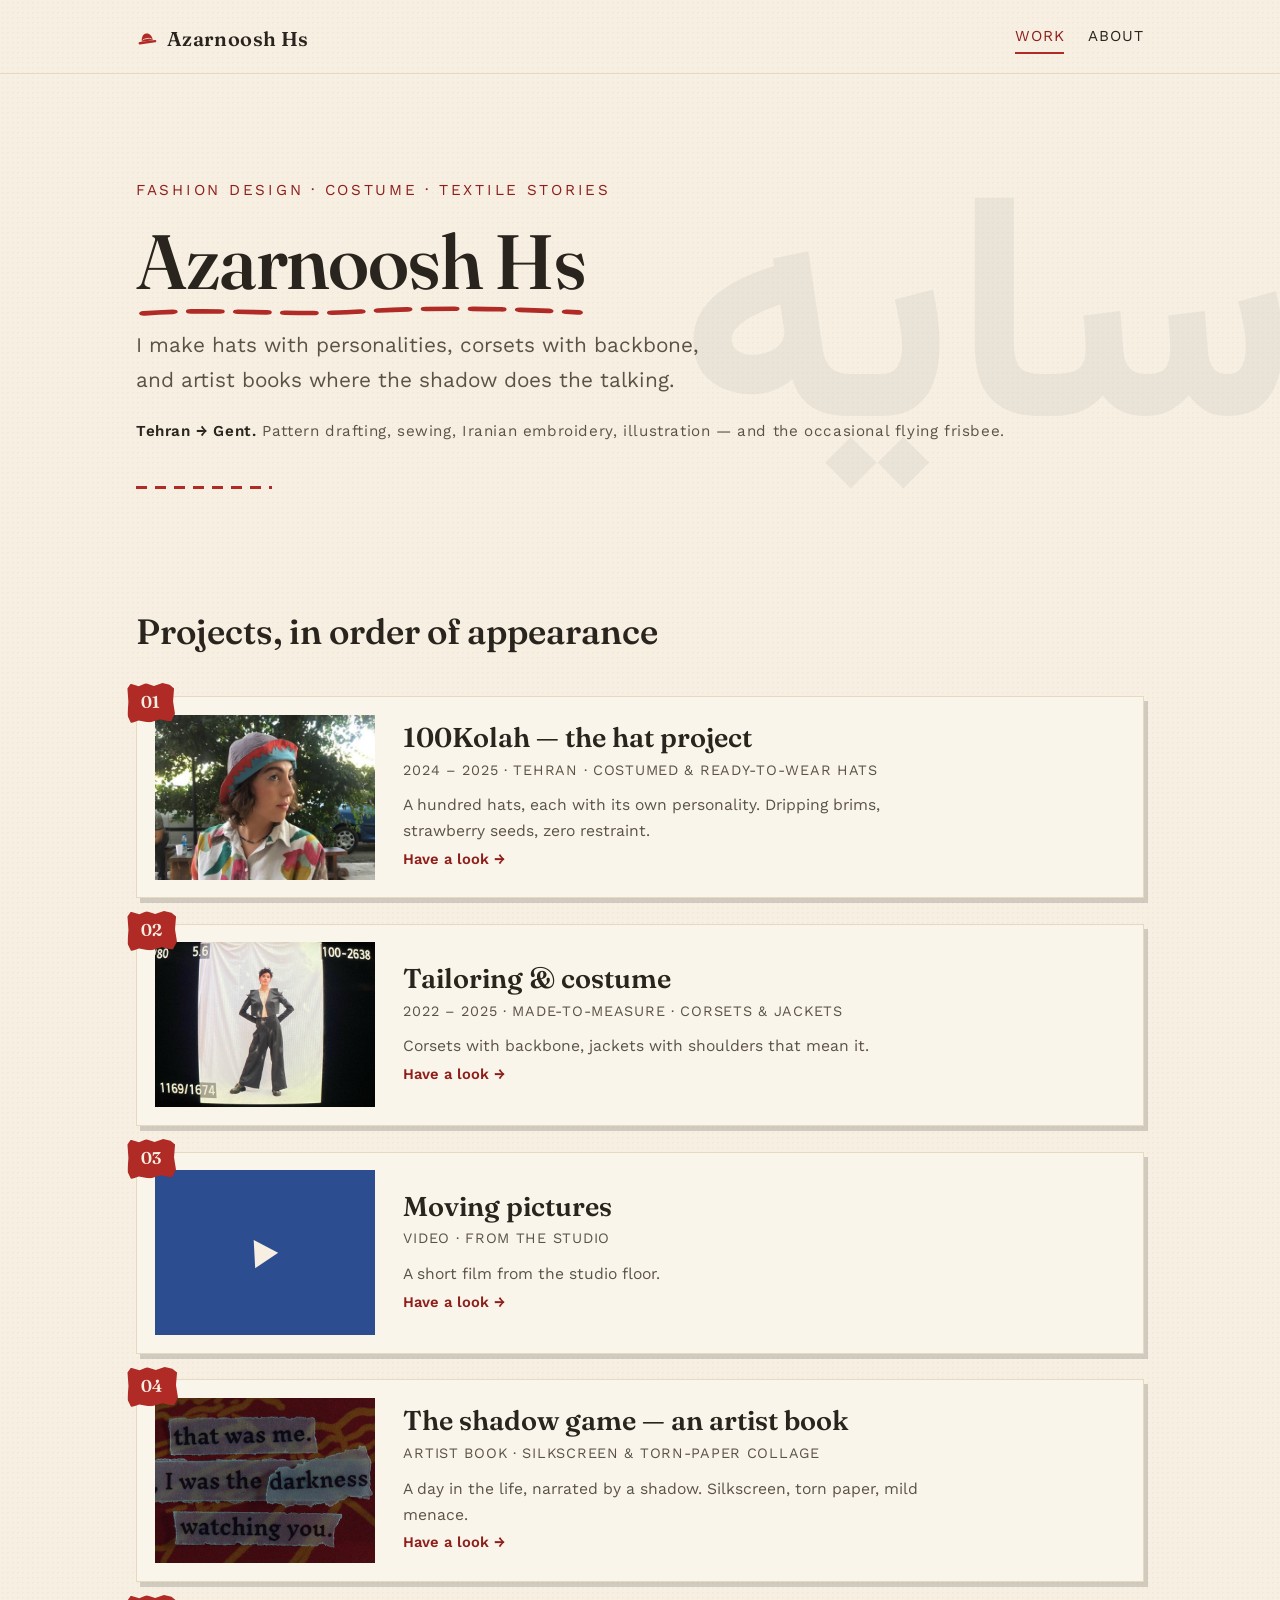
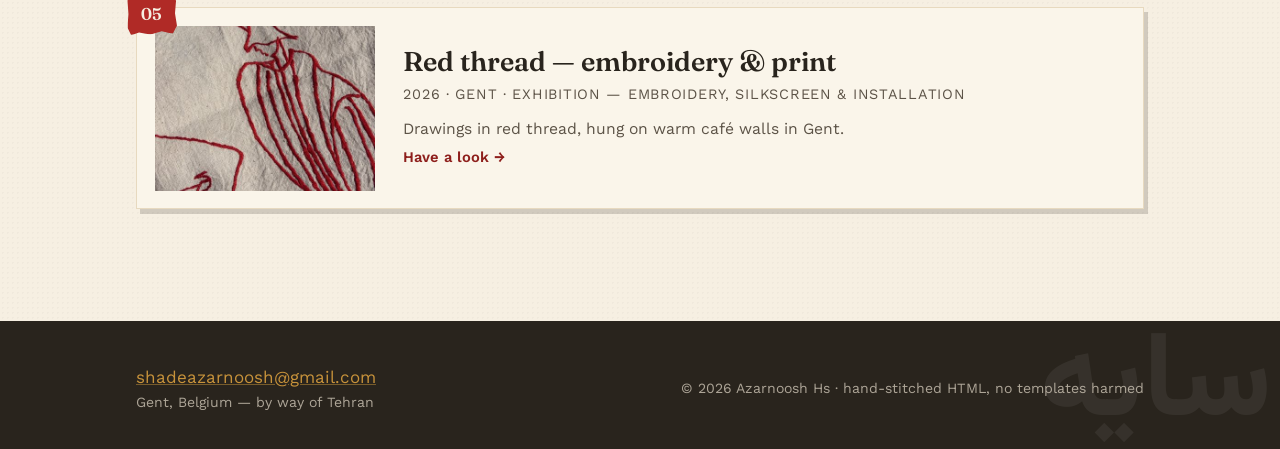
==== index.html @ 6e0094dd "Portfolio site for Azarnoosh Hs - initial build Vanilla HTML/CSS/JS portfolio: 5 numbered projects (" ====
<!DOCTYPE html>
<html lang="en">
<head>
<meta charset="utf-8">
<meta name="viewport" content="width=device-width, initial-scale=1">
<title>Azarnoosh Hs — fashion designer & artist</title>
<meta name="description" content="Portfolio of Azarnoosh Hs: hats, tailoring, costume, embroidery and artist books. Tehran-born, Gent-based.">
<meta property="og:title" content="Azarnoosh Hs — fashion designer & artist">
<meta property="og:description" content="Portfolio of Azarnoosh Hs: hats, tailoring, costume, embroidery and artist books. Tehran-born, Gent-based.">
<meta property="og:type" content="website">
<link rel="icon" type="image/svg+xml" href="favicon.svg">
<link rel="preconnect" href="https://fonts.googleapis.com">
<link rel="preconnect" href="https://fonts.gstatic.com" crossorigin>
<link href="https://fonts.googleapis.com/css2?family=Fraunces:opsz,wght@9..144,300..900&family=Work+Sans:wght@300..700&family=Vazirmatn:wght@400;700&display=swap" rel="stylesheet">
<link rel="stylesheet" href="css/style.css">
</head>
<body>
<a class="skip" href="#main">Skip to content</a>
<header class="site-head">
  <div class="wrap">
    <a class="wordmark" href="index.html"><svg class="hat-doodle" width="22" height="22" viewBox="0 0 64 64" aria-hidden="true"><g transform="rotate(-8 32 32)"><path d="M16 38c0-14 7-22 16-22s16 8 16 22z" fill="#b02a26"/><path d="M20 33c4-3 20-3 24 0" stroke="#f6efe2" stroke-width="2.5" stroke-dasharray="4 3" fill="none" stroke-linecap="round"/><rect x="6" y="38" width="52" height="7" rx="3.5" fill="#b02a26"/></g></svg> Azarnoosh&nbsp;Hs</a>
    <nav class="site-nav" aria-label="Main">
      <a href="index.html#work" aria-current="page">Work</a>
      <a href="about.html">About</a>
    </nav>
  </div>
</header>
<main id="main">
  <section class="hero">
    <span class="ghost-fa" lang="fa" aria-hidden="true">سایه</span>
    <div class="wrap">
      <p class="kicker">Fashion design · costume · textile stories</p>
      <h1><span class="underline">Azarnoosh&nbsp;Hs</span></h1>
      <!-- EDIT: hero tagline — swap freely -->
      <p class="tagline">I make hats with personalities, corsets with backbone,
      and artist books where the shadow does the talking.</p>
      <p class="route"><strong>Tehran → Gent.</strong> Pattern drafting, sewing, Iranian embroidery,
      illustration — and the occasional flying frisbee.</p>
      <hr class="stitch">
    </div>
  </section>

  <section class="projects" id="work">
    <div class="wrap">
      <h2 class="section-title">Projects, in order of appearance</h2>
      <ul class="proj-list">
    <li>
      <a class="proj-card" href="projects/01-100kolah.html">
        <span class="num torn red">01</span>
        <div class="thumb"><img src="img/p01/strawberry-beret-th.jpg" alt="Portrait of a model in a strawberry-patterned beret and colourful shirt" width="480" height="640" loading="lazy"></div>
        <div>
          <h3>100Kolah — the hat project</h3>
          <p class="meta">2024 – 2025 · Tehran · costumed &amp; ready-to-wear hats</p>
          <p class="blurb">A hundred hats, each with its own personality. Dripping brims, strawberry seeds, zero restraint.</p>
          <span class="go">Have a look →</span>
        </div>
      </a>
    </li>
    <li>
      <a class="proj-card" href="projects/02-tailoring.html">
        <span class="num torn red">02</span>
        <div class="thumb"><img src="img/p02/grey-suit-front-th.jpg" alt="Model in a structured grey jacket with sculpted shoulders and wide trousers" width="640" height="480" loading="lazy"></div>
        <div>
          <h3>Tailoring &amp; costume</h3>
          <p class="meta">2022 – 2025 · made-to-measure · corsets &amp; jackets</p>
          <p class="blurb">Corsets with backbone, jackets with shoulders that mean it.</p>
          <span class="go">Have a look →</span>
        </div>
      </a>
    </li>
    <li>
      <a class="proj-card" href="projects/03-moving-pictures.html">
        <span class="num torn red">03</span>
        <div class="thumb video-tile" aria-hidden="true"><span class="play">▶</span></div>
        <div>
          <h3>Moving pictures</h3>
          <p class="meta">video · from the studio</p>
          <p class="blurb">A short film from the studio floor.</p>
          <span class="go">Have a look →</span>
        </div>
      </a>
    </li>
    <li>
      <a class="proj-card" href="projects/04-shadow-game.html">
        <span class="num torn red">04</span>
        <div class="thumb"><img src="img/p04/watching-you-th.jpg" alt="Deep red page with torn text reading I was the darkness watching you" width="640" height="480" loading="lazy"></div>
        <div>
          <h3>The shadow game — an artist book</h3>
          <p class="meta">artist book · silkscreen &amp; torn-paper collage</p>
          <p class="blurb">A day in the life, narrated by a shadow. Silkscreen, torn paper, mild menace.</p>
          <span class="go">Have a look →</span>
        </div>
      </a>
    </li>
    <li>
      <a class="proj-card" href="projects/05-red-thread.html">
        <span class="num torn red">05</span>
        <div class="thumb"><img src="img/p05/red-thread-figure-th.jpg" alt="Close-up of a figure embroidered in red thread on white cloth" width="480" height="640" loading="lazy"></div>
        <div>
          <h3>Red thread — embroidery &amp; print</h3>
          <p class="meta">2026 · Gent · exhibition — embroidery, silkscreen &amp; installation</p>
          <p class="blurb">Drawings in red thread, hung on warm café walls in Gent.</p>
          <span class="go">Have a look →</span>
        </div>
      </a>
    </li>
      </ul>
    </div>
  </section>
</main>
<footer class="site-foot">
  <span class="ghost-fa" lang="fa" aria-hidden="true">سایه</span>
  <div class="wrap">
    <div>
      <div><a href="mailto:shadeazarnoosh@gmail.com">shadeazarnoosh@gmail.com</a></div>
      <div class="fine">Gent, Belgium — by way of Tehran</div>
    </div>
    <div class="fine">© 2026 Azarnoosh Hs · hand-stitched HTML, no templates harmed</div>
  </div>
</footer>
<script src="js/main.js" defer></script>
</body>
</html>
---- css/style.css ----
/* ============================================================
   Azarnoosh Hs — portfolio
   Palette & motifs extracted from the work itself:
   paper cream (book pages / gallery walls), thread red
   (embroidery), cobalt & seafoam (silkscreen pages),
   ochre (gold pages), torn-paper labels, running stitches.
   ============================================================ */

:root {
  --paper:    #f6efe2;
  --paper-2:  #efe4cf;
  --paper-3:  #e7d9bf;
  --ink:      #29241d;
  --ink-soft: #5c5347;
  --red:      #b02a26;
  --red-deep: #8e1f1c;
  --orange:   #d9682b;
  --cobalt:   #2c4d8f;
  --seafoam:  #7ea89a;
  --ochre:    #c8933b;
  --shadow:   rgba(41, 36, 29, .18);

  --font-display: "Fraunces", Georgia, serif;
  --font-body: "Work Sans", "Segoe UI", sans-serif;
  --font-fa: "Vazirmatn", Tahoma, sans-serif;

  --maxw: 68rem;
}

* { margin: 0; padding: 0; box-sizing: border-box; }

html { scroll-behavior: smooth; }

body {
  font-family: var(--font-body);
  font-size: 1.0625rem;
  line-height: 1.65;
  color: var(--ink);
  background-color: var(--paper);
  /* faint paper grain */
  background-image: radial-gradient(rgba(41,36,29,.028) 1px, transparent 1px);
  background-size: 5px 5px;
}

img { max-width: 100%; height: auto; display: block; }

a { color: var(--red); }
a:focus-visible,
button:focus-visible {
  outline: 3px solid var(--cobalt);
  outline-offset: 3px;
  border-radius: 2px;
}

::selection { background: var(--red); color: var(--paper); }

.wrap {
  max-width: var(--maxw);
  margin-inline: auto;
  padding-inline: clamp(1.1rem, 4vw, 2.5rem);
}

/* skip link for keyboard users */
.skip {
  position: absolute;
  left: -999px;
  top: .6rem;
  z-index: 100;
  background: var(--ink);
  color: var(--paper);
  padding: .55rem 1.1rem;
  border-radius: 4px;
  text-decoration: none;
}

.skip:focus { left: .6rem; }

/* ---------- header / nav ---------- */

.site-head {
  padding: 1.4rem 0 1.1rem;
  border-bottom: 1px solid var(--paper-3);
}

.site-head .wrap {
  display: flex;
  align-items: center;
  justify-content: space-between;
  gap: 1rem;
  flex-wrap: wrap;
}

.wordmark {
  font-family: var(--font-display);
  font-weight: 600;
  font-size: 1.25rem;
  letter-spacing: .02em;
  color: var(--ink);
  text-decoration: none;
  display: flex;
  align-items: center;
  gap: .55rem;
}

.wordmark svg { flex: 0 0 auto; }

.wordmark:hover .hat-doodle { transform: rotate(-14deg) translateY(-2px); }
.hat-doodle { transition: transform .25s ease; transform-origin: 50% 90%; }

.site-nav {
  display: flex;
  gap: 1.5rem;
  font-size: .95rem;
  letter-spacing: .06em;
  text-transform: uppercase;
}

.site-nav a {
  color: var(--ink);
  text-decoration: none;
  padding-bottom: .15rem;
  border-bottom: 2px solid transparent;
}

.site-nav a:hover { border-bottom-color: var(--red); }
.site-nav a[aria-current="page"] { border-bottom-color: var(--red); color: var(--red-deep); }

/* ---------- hero ---------- */

.hero {
  position: relative;
  padding: clamp(3rem, 9vw, 6.5rem) 0 clamp(2.5rem, 6vw, 4.5rem);
  overflow: hidden;
}

.hero .ghost-fa {
  position: absolute;
  inset-inline-end: -1rem;
  top: 50%;
  transform: translateY(-50%);
  font-family: var(--font-fa);
  font-weight: 700;
  font-size: clamp(9rem, 28vw, 20rem);
  line-height: 1;
  color: var(--ink);
  opacity: .05;
  pointer-events: none;
  user-select: none;
}

.hero h1 {
  font-family: var(--font-display);
  font-weight: 560;
  font-size: clamp(2.6rem, 7.5vw, 4.8rem);
  line-height: 1.05;
  letter-spacing: -.015em;
  max-width: 15ch;
}

.hero h1 .underline {
  background-image: url("data:image/svg+xml,%3Csvg xmlns='http://www.w3.org/2000/svg' viewBox='0 0 220 14' preserveAspectRatio='none'%3E%3Cpath d='M4 9 C 40 3, 75 12, 110 7 S 185 4, 216 8' fill='none' stroke='%23b02a26' stroke-width='5' stroke-linecap='round' stroke-dasharray='14 9'/%3E%3C/svg%3E");
  background-repeat: no-repeat;
  background-position: 0 100%;
  background-size: 100% .18em;
  padding-bottom: .12em;
}

.hero .kicker {
  font-size: .95rem;
  letter-spacing: .18em;
  text-transform: uppercase;
  color: var(--red-deep);
  margin-bottom: 1.2rem;
}

.hero .tagline {
  margin-top: 1.6rem;
  font-size: clamp(1.05rem, 2.2vw, 1.3rem);
  max-width: 44ch;
  color: var(--ink-soft);
}

.hero .route {
  margin-top: 1.4rem;
  font-size: .95rem;
  letter-spacing: .04em;
  color: var(--ink-soft);
}

.hero .route strong { color: var(--ink); font-weight: 600; }

/* ---------- torn paper chip ---------- */

.torn {
  display: inline-block;
  background: #f9f4e8;
  color: var(--ink);
  padding: .35em .85em;
  font-family: var(--font-display);
  font-weight: 600;
  clip-path: polygon(2% 12%, 9% 0%, 26% 7%, 41% 0%, 58% 8%, 76% 1%, 91% 6%, 100% 16%, 97% 48%, 100% 80%, 91% 100%, 69% 93%, 46% 100%, 23% 94%, 7% 100%, 0% 80%, 3% 46%);
  transform: rotate(-2deg);
  box-shadow: 2px 3px 0 var(--shadow);
}

.torn.red { background: var(--red); color: var(--paper); }
.torn.blue { background: var(--cobalt); color: var(--paper); }

/* ---------- running stitch divider ---------- */

.stitch {
  border: 0;
  height: 3px;
  width: 8.5rem;
  margin: 2.6rem 0;
  background: repeating-linear-gradient(90deg,
    var(--red) 0 11px, transparent 11px 19px);
}

.stitch.center { margin-inline: auto; }

/* ---------- project list (home) ---------- */

.projects { padding-bottom: clamp(3rem, 7vw, 5rem); }

.section-title {
  font-family: var(--font-display);
  font-weight: 560;
  font-size: clamp(1.6rem, 4vw, 2.2rem);
  margin-bottom: 2.2rem;
}

.proj-list {
  list-style: none;
  display: grid;
  gap: 1.6rem;
}

.proj-card {
  position: relative;
  display: grid;
  grid-template-columns: minmax(120px, 220px) 1fr;
  gap: 0 1.8rem;
  align-items: center;
  background: #faf5ea;
  border: 1px solid var(--paper-3);
  text-decoration: none;
  color: var(--ink);
  padding: 1.1rem;
  box-shadow: 4px 5px 0 var(--shadow);
  transition: transform .22s ease, box-shadow .22s ease;
}

.proj-card:hover,
.proj-card:focus-visible {
  transform: rotate(-.6deg) translate(-2px, -3px);
  box-shadow: 10px 13px 0 var(--shadow);
}

.proj-card .thumb {
  aspect-ratio: 4 / 3;
  overflow: hidden;
  background: var(--paper-3);
}

.proj-card .thumb img {
  width: 100%;
  height: 100%;
  object-fit: cover;
  transition: transform .35s ease;
}

.proj-card:hover .thumb img { transform: scale(1.045) rotate(.4deg); }

.proj-card .num {
  position: absolute;
  top: -0.85rem;
  left: -0.6rem;
  font-size: 1.05rem;
}

.proj-card h3 {
  font-family: var(--font-display);
  font-weight: 600;
  font-size: clamp(1.3rem, 3vw, 1.7rem);
  line-height: 1.15;
}

.proj-card .meta {
  margin-top: .35rem;
  font-size: .9rem;
  letter-spacing: .05em;
  text-transform: uppercase;
  color: var(--ink-soft);
}

.proj-card .blurb {
  margin-top: .6rem;
  color: var(--ink-soft);
  font-size: .98rem;
  max-width: 52ch;
}

.proj-card .go {
  margin-top: .7rem;
  font-size: .92rem;
  color: var(--red-deep);
  font-weight: 600;
}

/* video placeholder tile */
.thumb.video-tile {
  display: grid;
  place-items: center;
  background: var(--cobalt);
  color: var(--paper);
}

.thumb.video-tile .play {
  font-size: 2.6rem;
  line-height: 1;
  transform: rotate(-3deg);
}

/* ---------- project page ---------- */

.proj-head { padding: clamp(2.2rem, 6vw, 4rem) 0 1.5rem; }

.backlink {
  display: inline-block;
  margin-bottom: 2rem;
  font-size: .92rem;
  letter-spacing: .05em;
  text-transform: uppercase;
  color: var(--ink-soft);
  text-decoration: none;
}

.backlink:hover { color: var(--red-deep); }

.proj-head .num { font-size: 1.15rem; margin-bottom: 1.1rem; }

.proj-head h1 {
  font-family: var(--font-display);
  font-weight: 560;
  font-size: clamp(2.1rem, 6vw, 3.6rem);
  line-height: 1.08;
  max-width: 18ch;
}

.proj-head .meta {
  margin-top: 1rem;
  font-size: .92rem;
  letter-spacing: .07em;
  text-transform: uppercase;
  color: var(--ink-soft);
}

.proj-head .desc {
  margin-top: 1.4rem;
  max-width: 58ch;
  color: var(--ink-soft);
  font-size: 1.08rem;
}

.proj-head .desc strong { color: var(--ink); }

/* ---------- gallery (masonry via columns) ---------- */

.gallery {
  columns: 3 260px;
  column-gap: 1.1rem;
  padding-bottom: 3rem;
}

.gallery a.g {
  display: block;
  margin-bottom: 1.1rem;
  break-inside: avoid;
  background: #faf5ea;
  border: 1px solid var(--paper-3);
  padding: .45rem;
  box-shadow: 3px 4px 0 var(--shadow);
  transition: transform .2s ease, box-shadow .2s ease;
}

.gallery a.g:hover,
.gallery a.g:focus-visible {
  transform: rotate(-.8deg) translate(-1px, -2px);
  box-shadow: 7px 9px 0 var(--shadow);
}

.gallery a.g img { width: 100%; }

/* ---------- video ---------- */

.video-block { padding-bottom: 3rem; }

.video-block video {
  width: 100%;
  max-height: 78vh;
  background: var(--ink);
  border: 1px solid var(--paper-3);
  box-shadow: 5px 6px 0 var(--shadow);
}

/* ---------- lightbox ---------- */

.lb {
  position: fixed;
  inset: 0;
  z-index: 60;
  display: none;
  background: rgba(24, 20, 15, .93);
}

.lb.open { display: block; }

.lb figure {
  position: absolute;
  inset: 0;
  display: flex;
  flex-direction: column;
  align-items: center;
  justify-content: center;
  padding: 3.2rem 4.2rem;
}

.lb img {
  max-width: 100%;
  max-height: calc(100vh - 8.5rem);
  width: auto;
  height: auto;
  box-shadow: 0 12px 45px rgba(0,0,0,.5);
}

.lb figcaption {
  margin-top: .9rem;
  color: #d9d0c0;
  font-size: .95rem;
  text-align: center;
  max-width: 60ch;
}

.lb button {
  position: absolute;
  z-index: 61;
  background: none;
  border: 0;
  color: #f0e9da;
  font-size: 2.1rem;
  line-height: 1;
  padding: .8rem 1rem;
  cursor: pointer;
  font-family: var(--font-body);
}

.lb button:hover { color: var(--ochre); }
.lb .lb-close { top: .4rem; right: .6rem; }
.lb .lb-prev { left: .3rem; top: 50%; transform: translateY(-50%); }
.lb .lb-next { right: .3rem; top: 50%; transform: translateY(-50%); }

.lb .lb-count {
  position: absolute;
  top: 1.35rem;
  left: 1.4rem;
  color: #b7ac97;
  font-size: .88rem;
  letter-spacing: .08em;
}

/* ---------- about ---------- */

.about-grid {
  display: grid;
  grid-template-columns: 1.15fr .85fr;
  gap: clamp(1.6rem, 4vw, 3.2rem);
  align-items: start;
  padding: clamp(2.2rem, 6vw, 4rem) 0 2rem;
}

.about-grid h1 {
  font-family: var(--font-display);
  font-weight: 560;
  font-size: clamp(2.1rem, 6vw, 3.4rem);
  line-height: 1.08;
  margin-bottom: 1.3rem;
}

.about-grid .portrait {
  border: 1px solid var(--paper-3);
  padding: .5rem;
  background: #faf5ea;
  box-shadow: 5px 6px 0 var(--shadow);
  transform: rotate(1deg);
}

.about-grid .portrait figcaption {
  font-size: .85rem;
  color: var(--ink-soft);
  padding: .5rem .2rem .15rem;
}

.note {
  background: #f9f4e8;
  clip-path: polygon(1% 6%, 12% 0%, 32% 4%, 55% 0%, 77% 5%, 94% 1%, 100% 12%, 98% 55%, 100% 88%, 88% 100%, 62% 95%, 38% 100%, 14% 96%, 0% 92%, 2% 50%);
  padding: 1.6rem 1.8rem 1.9rem;
  margin: 1.4rem 0 1.8rem;
  box-shadow: 3px 4px 0 var(--shadow);
  transform: rotate(-.5deg);
  color: var(--ink-soft);
  font-style: italic;
}

.about-body p + p { margin-top: 1rem; }
.about-body .fa-inline { font-family: var(--font-fa); font-style: normal; }

/* CV sections */

.cv { padding: 1.5rem 0 3.5rem; }

.cv h2 {
  font-family: var(--font-display);
  font-weight: 600;
  font-size: 1.45rem;
  margin: 2.4rem 0 1.1rem;
}

.timeline { list-style: none; }

.timeline li {
  position: relative;
  padding: 0 0 1.35rem 1.7rem;
  border-left: 3px dashed var(--red);
  margin-left: .35rem;
}

.timeline li::before {
  content: "";
  position: absolute;
  left: -8px;
  top: .45rem;
  width: 13px;
  height: 13px;
  border-radius: 50%;
  background: var(--paper);
  border: 3px solid var(--red);
}

.timeline .when {
  font-size: .85rem;
  letter-spacing: .08em;
  text-transform: uppercase;
  color: var(--red-deep);
  font-weight: 600;
}

.timeline .what { font-weight: 600; }
.timeline .where { color: var(--ink-soft); font-size: .97rem; }

.chips { display: flex; flex-wrap: wrap; gap: .55rem; list-style: none; }

.chips li {
  border: 1.5px solid var(--ink);
  border-radius: 999px;
  padding: .25rem .95rem;
  font-size: .92rem;
  background: #faf5ea;
}

.chips li.soft { border-color: var(--seafoam); background: transparent; }

.funfacts { list-style: none; }

.funfacts li { padding-left: 1.5rem; position: relative; }
.funfacts li + li { margin-top: .45rem; }

.funfacts li::before {
  content: "✳";
  position: absolute;
  left: 0;
  color: var(--red);
}

.contact-row {
  margin-top: 2.2rem;
  display: flex;
  flex-wrap: wrap;
  gap: 1rem;
  align-items: center;
}

.btn {
  display: inline-block;
  background: var(--red);
  color: var(--paper);
  text-decoration: none;
  font-weight: 600;
  padding: .7rem 1.5rem;
  border-radius: 999px;
  border: 2px dashed rgba(246, 239, 226, .55);
  box-shadow: 3px 4px 0 var(--shadow);
  transition: transform .2s ease, box-shadow .2s ease;
}

.btn:hover {
  transform: translate(-1px, -2px) rotate(-1deg);
  box-shadow: 6px 8px 0 var(--shadow);
}

.btn.ghost {
  background: transparent;
  color: var(--ink);
  border: 2px dashed var(--ink-soft);
}

/* ---------- footer ---------- */

.site-foot {
  background: var(--ink);
  color: #d9d0c0;
  margin-top: 2rem;
  padding: 2.6rem 0 2.2rem;
  position: relative;
  overflow: hidden;
}

.site-foot .ghost-fa {
  position: absolute;
  right: .5rem;
  bottom: -2.2rem;
  font-family: var(--font-fa);
  font-weight: 700;
  font-size: 7.5rem;
  color: #fff;
  opacity: .06;
  pointer-events: none;
  user-select: none;
}

.site-foot .wrap {
  display: flex;
  flex-wrap: wrap;
  gap: 1rem 2.5rem;
  align-items: center;
  justify-content: space-between;
}

.site-foot a { color: var(--ochre); text-decoration-color: rgba(200,147,59,.5); }
.site-foot .fine { font-size: .88rem; opacity: .75; }

/* ---------- responsive ---------- */

@media (max-width: 720px) {
  .proj-card { grid-template-columns: 1fr; gap: .9rem; }
  .proj-card .thumb { aspect-ratio: 16 / 10; }
  .about-grid { grid-template-columns: 1fr; }
  .about-grid .portrait { max-width: 26rem; }
  .lb figure { padding: 3rem .6rem; }
  .lb .lb-prev, .lb .lb-next { font-size: 1.7rem; padding: .7rem .55rem; }
}

@media (prefers-reduced-motion: reduce) {
  html { scroll-behavior: auto; }
  *, *::before, *::after { transition: none !important; animation: none !important; }
}
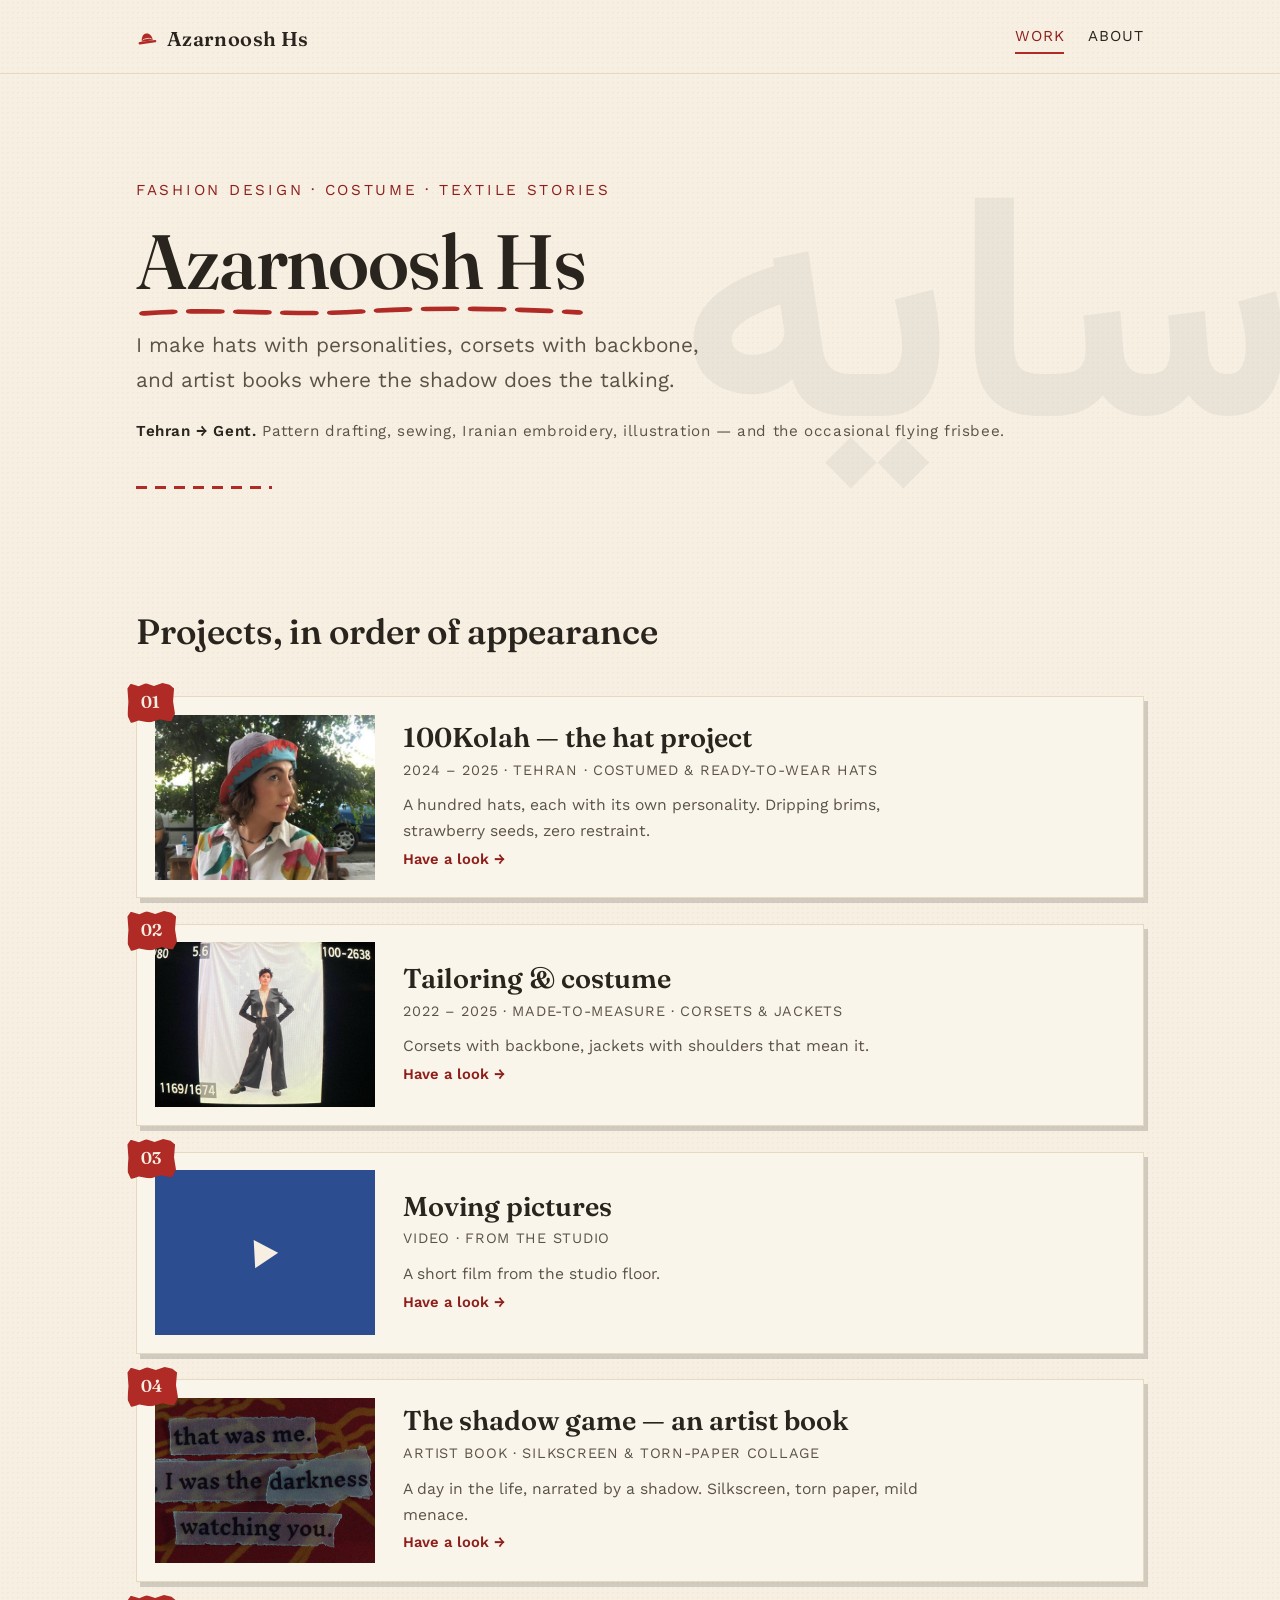
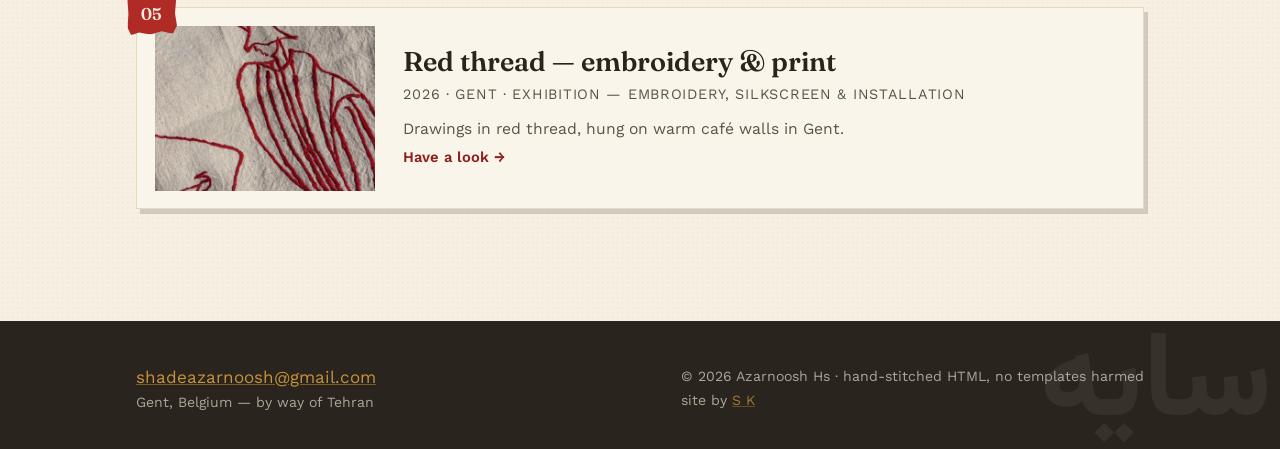
==== commit 31baa25b: "Add site credit to footer Co-Authored-By: Claude Fable 5 <noreply@anthropic.com> Claude-Session: htt" ====
--- a/index.html
+++ b/index.html
@@ -115,7 +115,8 @@
       <div><a href="mailto:shadeazarnoosh@gmail.com">shadeazarnoosh@gmail.com</a></div>
       <div class="fine">Gent, Belgium — by way of Tehran</div>
     </div>
-    <div class="fine">© 2026 Azarnoosh Hs · hand-stitched HTML, no templates harmed</div>
+    <div class="fine">© 2026 Azarnoosh Hs · hand-stitched HTML, no templates harmed<br>
+    site by <a href="mailto:shahinkiassat90@gmail.com">S&nbsp;K</a></div>
   </div>
 </footer>
 <script src="js/main.js" defer></script>
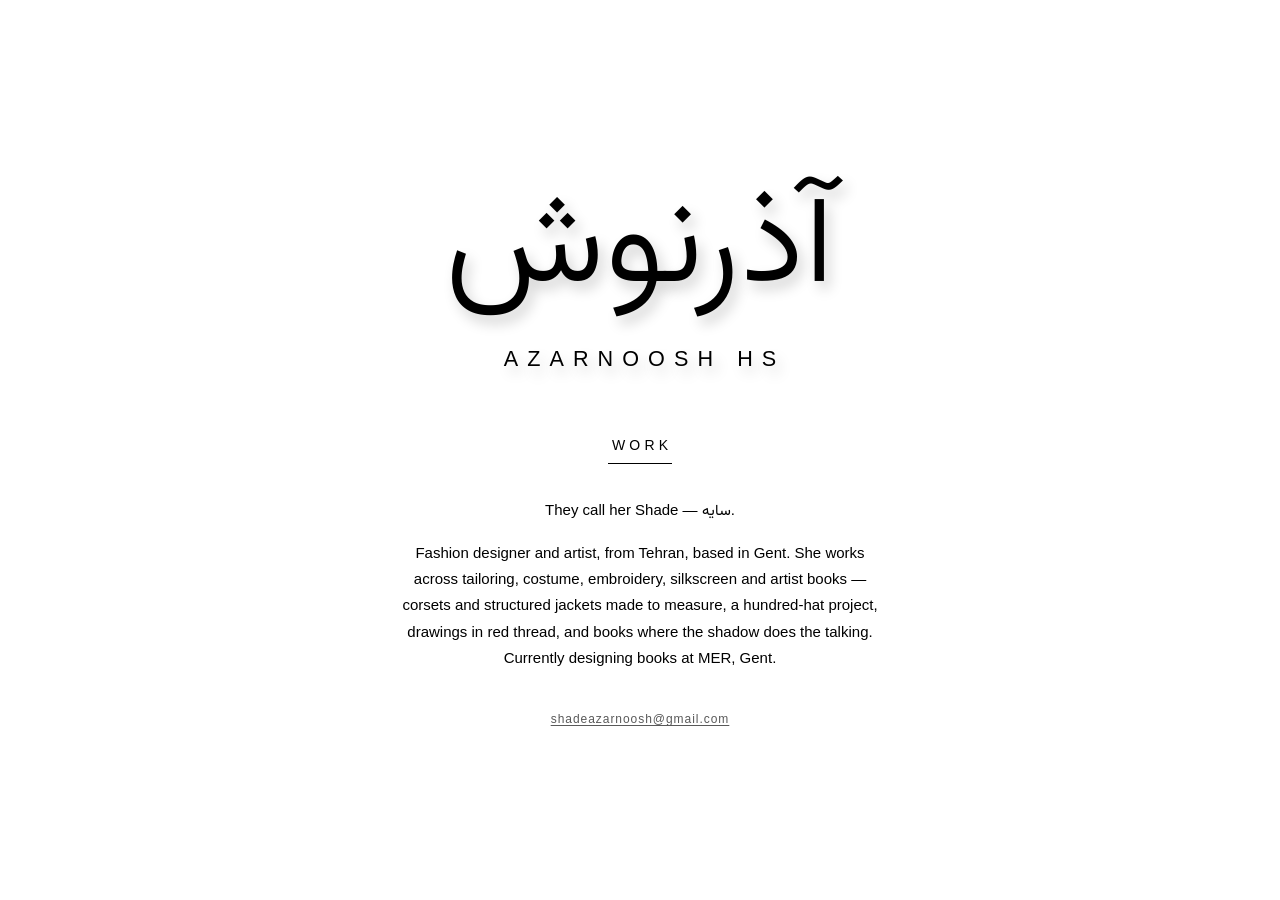
==== commit 890a61d0: "Redesign: white-minimal system per Azarnoosh's feedback - Home: only her name (fa + en) with cursor-" ====
--- a/index.html
+++ b/index.html
@@ -3,122 +3,41 @@
 <head>
 <meta charset="utf-8">
 <meta name="viewport" content="width=device-width, initial-scale=1">
-<title>Azarnoosh Hs — fashion designer & artist</title>
-<meta name="description" content="Portfolio of Azarnoosh Hs: hats, tailoring, costume, embroidery and artist books. Tehran-born, Gent-based.">
-<meta property="og:title" content="Azarnoosh Hs — fashion designer & artist">
-<meta property="og:description" content="Portfolio of Azarnoosh Hs: hats, tailoring, costume, embroidery and artist books. Tehran-born, Gent-based.">
+<title>Azarnoosh Hs — آذرنوش</title>
+<meta name="description" content="Azarnoosh Hs — fashion designer and artist. Tehran-born, Gent-based. Tailoring, costume, embroidery, silkscreen and artist books.">
+<meta property="og:title" content="Azarnoosh Hs — آذرنوش">
+<meta property="og:description" content="Azarnoosh Hs — fashion designer and artist. Tehran-born, Gent-based.">
 <meta property="og:type" content="website">
 <link rel="icon" type="image/svg+xml" href="favicon.svg">
 <link rel="preconnect" href="https://fonts.googleapis.com">
 <link rel="preconnect" href="https://fonts.gstatic.com" crossorigin>
-<link href="https://fonts.googleapis.com/css2?family=Fraunces:opsz,wght@9..144,300..900&family=Work+Sans:wght@300..700&family=Vazirmatn:wght@400;700&display=swap" rel="stylesheet">
+<link href="https://fonts.googleapis.com/css2?family=Vazirmatn:wght@300;400&display=swap" rel="stylesheet">
 <link rel="stylesheet" href="css/style.css">
 </head>
 <body>
 <a class="skip" href="#main">Skip to content</a>
-<header class="site-head">
-  <div class="wrap">
-    <a class="wordmark" href="index.html"><svg class="hat-doodle" width="22" height="22" viewBox="0 0 64 64" aria-hidden="true"><g transform="rotate(-8 32 32)"><path d="M16 38c0-14 7-22 16-22s16 8 16 22z" fill="#b02a26"/><path d="M20 33c4-3 20-3 24 0" stroke="#f6efe2" stroke-width="2.5" stroke-dasharray="4 3" fill="none" stroke-linecap="round"/><rect x="6" y="38" width="52" height="7" rx="3.5" fill="#b02a26"/></g></svg> Azarnoosh&nbsp;Hs</a>
-    <nav class="site-nav" aria-label="Main">
-      <a href="index.html#work" aria-current="page">Work</a>
-      <a href="about.html">About</a>
-    </nav>
-  </div>
-</header>
-<main id="main">
-  <section class="hero">
-    <span class="ghost-fa" lang="fa" aria-hidden="true">سایه</span>
-    <div class="wrap">
-      <p class="kicker">Fashion design · costume · textile stories</p>
-      <h1><span class="underline">Azarnoosh&nbsp;Hs</span></h1>
-      <!-- EDIT: hero tagline — swap freely -->
-      <p class="tagline">I make hats with personalities, corsets with backbone,
-      and artist books where the shadow does the talking.</p>
-      <p class="route"><strong>Tehran → Gent.</strong> Pattern drafting, sewing, Iranian embroidery,
-      illustration — and the occasional flying frisbee.</p>
-      <hr class="stitch">
+<main id="main" class="home">
+  <h1 class="name" id="name" data-shade>
+    <span class="fa" lang="fa" dir="rtl">آذرنوش</span>
+    <span class="en">Azarnoosh&nbsp;Hs</span>
+  </h1>
+
+  <section class="intro" aria-label="Introduction">
+    <a class="work-link" href="work.html">Work</a>
+
+    <!-- EDIT: Azarnoosh's own introduction — replace this bio with her words when they arrive -->
+    <div class="bio">
+      <p>They call her Shade — <span lang="fa">سایه</span>.</p>
+      <p>Fashion designer and artist, from Tehran, based in Gent. She works across
+      tailoring, costume, embroidery, silkscreen and artist books — corsets and
+      structured jackets made to measure, a hundred-hat project, drawings in red
+      thread, and books where the shadow does the talking. Currently designing
+      books at MER, Gent.</p>
     </div>
-  </section>
 
-  <section class="projects" id="work">
-    <div class="wrap">
-      <h2 class="section-title">Projects, in order of appearance</h2>
-      <ul class="proj-list">
-    <li>
-      <a class="proj-card" href="projects/01-100kolah.html">
-        <span class="num torn red">01</span>
-        <div class="thumb"><img src="img/p01/strawberry-beret-th.jpg" alt="Portrait of a model in a strawberry-patterned beret and colourful shirt" width="480" height="640" loading="lazy"></div>
-        <div>
-          <h3>100Kolah — the hat project</h3>
-          <p class="meta">2024 – 2025 · Tehran · costumed &amp; ready-to-wear hats</p>
-          <p class="blurb">A hundred hats, each with its own personality. Dripping brims, strawberry seeds, zero restraint.</p>
-          <span class="go">Have a look →</span>
-        </div>
-      </a>
-    </li>
-    <li>
-      <a class="proj-card" href="projects/02-tailoring.html">
-        <span class="num torn red">02</span>
-        <div class="thumb"><img src="img/p02/grey-suit-front-th.jpg" alt="Model in a structured grey jacket with sculpted shoulders and wide trousers" width="640" height="480" loading="lazy"></div>
-        <div>
-          <h3>Tailoring &amp; costume</h3>
-          <p class="meta">2022 – 2025 · made-to-measure · corsets &amp; jackets</p>
-          <p class="blurb">Corsets with backbone, jackets with shoulders that mean it.</p>
-          <span class="go">Have a look →</span>
-        </div>
-      </a>
-    </li>
-    <li>
-      <a class="proj-card" href="projects/03-moving-pictures.html">
-        <span class="num torn red">03</span>
-        <div class="thumb video-tile" aria-hidden="true"><span class="play">▶</span></div>
-        <div>
-          <h3>Moving pictures</h3>
-          <p class="meta">video · from the studio</p>
-          <p class="blurb">A short film from the studio floor.</p>
-          <span class="go">Have a look →</span>
-        </div>
-      </a>
-    </li>
-    <li>
-      <a class="proj-card" href="projects/04-shadow-game.html">
-        <span class="num torn red">04</span>
-        <div class="thumb"><img src="img/p04/watching-you-th.jpg" alt="Deep red page with torn text reading I was the darkness watching you" width="640" height="480" loading="lazy"></div>
-        <div>
-          <h3>The shadow game — an artist book</h3>
-          <p class="meta">artist book · silkscreen &amp; torn-paper collage</p>
-          <p class="blurb">A day in the life, narrated by a shadow. Silkscreen, torn paper, mild menace.</p>
-          <span class="go">Have a look →</span>
-        </div>
-      </a>
-    </li>
-    <li>
-      <a class="proj-card" href="projects/05-red-thread.html">
-        <span class="num torn red">05</span>
-        <div class="thumb"><img src="img/p05/red-thread-figure-th.jpg" alt="Close-up of a figure embroidered in red thread on white cloth" width="480" height="640" loading="lazy"></div>
-        <div>
-          <h3>Red thread — embroidery &amp; print</h3>
-          <p class="meta">2026 · Gent · exhibition — embroidery, silkscreen &amp; installation</p>
-          <p class="blurb">Drawings in red thread, hung on warm café walls in Gent.</p>
-          <span class="go">Have a look →</span>
-        </div>
-      </a>
-    </li>
-      </ul>
-    </div>
+    <p class="contact"><a href="mailto:shadeazarnoosh@gmail.com">shadeazarnoosh@gmail.com</a></p>
   </section>
 </main>
-<footer class="site-foot">
-  <span class="ghost-fa" lang="fa" aria-hidden="true">سایه</span>
-  <div class="wrap">
-    <div>
-      <div><a href="mailto:shadeazarnoosh@gmail.com">shadeazarnoosh@gmail.com</a></div>
-      <div class="fine">Gent, Belgium — by way of Tehran</div>
-    </div>
-    <div class="fine">© 2026 Azarnoosh Hs · hand-stitched HTML, no templates harmed<br>
-    site by <a href="mailto:shahinkiassat90@gmail.com">S&nbsp;K</a></div>
-  </div>
-</footer>
 <script src="js/main.js" defer></script>
 </body>
 </html>
--- a/css/style.css
+++ b/css/style.css
@@ -1,30 +1,23 @@
 /* ============================================================
    Azarnoosh Hs — portfolio
-   Palette & motifs extracted from the work itself:
-   paper cream (book pages / gallery walls), thread red
-   (embroidery), cobalt & seafoam (silkscreen pages),
-   ochre (gold pages), torn-paper labels, running stitches.
+   White-minimal system: pure #FFFFFF ground, black type,
+   square frames lifted by a faint shadow. The only play is
+   the shadow itself — سایه — on the home page name.
    ============================================================ */
 
 :root {
-  --paper:    #f6efe2;
-  --paper-2:  #efe4cf;
-  --paper-3:  #e7d9bf;
-  --ink:      #29241d;
-  --ink-soft: #5c5347;
-  --red:      #b02a26;
-  --red-deep: #8e1f1c;
-  --orange:   #d9682b;
-  --cobalt:   #2c4d8f;
-  --seafoam:  #7ea89a;
-  --ochre:    #c8933b;
-  --shadow:   rgba(41, 36, 29, .18);
-
-  --font-display: "Fraunces", Georgia, serif;
-  --font-body: "Work Sans", "Segoe UI", sans-serif;
-  --font-fa: "Vazirmatn", Tahoma, sans-serif;
-
-  --maxw: 68rem;
+  --white: #ffffff;
+  --black: #000000;
+  --grey:  #595959;          /* small captions & meta — still ≥7:1 on white */
+  --hair:  #e8e8e8;
+
+  --font: "MS Reference Sans Serif", Verdana, Tahoma, "Segoe UI", Arial, sans-serif;
+  --font-fa: "Vazirmatn", "MS Reference Sans Serif", Verdana, Tahoma, sans-serif;
+
+  /* the "slightly lifted card" shadow used by every frame */
+  --lift: 0 1px 2px rgba(0, 0, 0, .10), 0 8px 22px rgba(0, 0, 0, .07);
+
+  --col: 44rem;              /* reading / image column */
 }
 
 * { margin: 0; padding: 0; box-sizing: border-box; }
@@ -32,632 +25,370 @@
 html { scroll-behavior: smooth; }
 
 body {
-  font-family: var(--font-body);
-  font-size: 1.0625rem;
-  line-height: 1.65;
-  color: var(--ink);
-  background-color: var(--paper);
-  /* faint paper grain */
-  background-image: radial-gradient(rgba(41,36,29,.028) 1px, transparent 1px);
-  background-size: 5px 5px;
-}
-
-img { max-width: 100%; height: auto; display: block; }
-
-a { color: var(--red); }
+  font-family: var(--font);
+  font-size: .9375rem;       /* Verdana runs wide — 15px reads right */
+  line-height: 1.75;
+  color: var(--black);
+  background: var(--white);
+  -webkit-font-smoothing: antialiased;
+}
+
+img, video { max-width: 100%; height: auto; display: block; border-radius: 0; }
+
+a { color: var(--black); text-decoration-thickness: 1px; text-underline-offset: .2em; }
+
 a:focus-visible,
-button:focus-visible {
-  outline: 3px solid var(--cobalt);
+button:focus-visible,
+input:focus-visible {
+  outline: 2px solid var(--black);
   outline-offset: 3px;
-  border-radius: 2px;
-}
-
-::selection { background: var(--red); color: var(--paper); }
-
-.wrap {
-  max-width: var(--maxw);
-  margin-inline: auto;
-  padding-inline: clamp(1.1rem, 4vw, 2.5rem);
-}
-
-/* skip link for keyboard users */
+}
+
+::selection { background: var(--black); color: var(--white); }
+
+[lang="fa"] { font-family: var(--font-fa); }
+
 .skip {
   position: absolute;
   left: -999px;
   top: .6rem;
   z-index: 100;
-  background: var(--ink);
-  color: var(--paper);
+  background: var(--black);
+  color: var(--white);
   padding: .55rem 1.1rem;
-  border-radius: 4px;
   text-decoration: none;
 }
 
 .skip:focus { left: .6rem; }
 
-/* ---------- header / nav ---------- */
-
-.site-head {
-  padding: 1.4rem 0 1.1rem;
-  border-bottom: 1px solid var(--paper-3);
-}
-
-.site-head .wrap {
-  display: flex;
-  align-items: center;
+/* ---------- minimal header (inner pages) ---------- */
+
+.top {
+  display: flex;
+  align-items: baseline;
   justify-content: space-between;
   gap: 1rem;
-  flex-wrap: wrap;
-}
-
-.wordmark {
-  font-family: var(--font-display);
-  font-weight: 600;
-  font-size: 1.25rem;
-  letter-spacing: .02em;
-  color: var(--ink);
-  text-decoration: none;
-  display: flex;
-  align-items: center;
-  gap: .55rem;
-}
-
-.wordmark svg { flex: 0 0 auto; }
-
-.wordmark:hover .hat-doodle { transform: rotate(-14deg) translateY(-2px); }
-.hat-doodle { transition: transform .25s ease; transform-origin: 50% 90%; }
-
-.site-nav {
-  display: flex;
-  gap: 1.5rem;
-  font-size: .95rem;
-  letter-spacing: .06em;
-  text-transform: uppercase;
-}
-
-.site-nav a {
-  color: var(--ink);
-  text-decoration: none;
-  padding-bottom: .15rem;
-  border-bottom: 2px solid transparent;
-}
-
-.site-nav a:hover { border-bottom-color: var(--red); }
-.site-nav a[aria-current="page"] { border-bottom-color: var(--red); color: var(--red-deep); }
-
-/* ---------- hero ---------- */
-
-.hero {
-  position: relative;
-  padding: clamp(3rem, 9vw, 6.5rem) 0 clamp(2.5rem, 6vw, 4.5rem);
-  overflow: hidden;
-}
-
-.hero .ghost-fa {
-  position: absolute;
-  inset-inline-end: -1rem;
-  top: 50%;
-  transform: translateY(-50%);
-  font-family: var(--font-fa);
-  font-weight: 700;
-  font-size: clamp(9rem, 28vw, 20rem);
-  line-height: 1;
-  color: var(--ink);
-  opacity: .05;
-  pointer-events: none;
-  user-select: none;
-}
-
-.hero h1 {
-  font-family: var(--font-display);
-  font-weight: 560;
-  font-size: clamp(2.6rem, 7.5vw, 4.8rem);
-  line-height: 1.05;
-  letter-spacing: -.015em;
-  max-width: 15ch;
-}
-
-.hero h1 .underline {
-  background-image: url("data:image/svg+xml,%3Csvg xmlns='http://www.w3.org/2000/svg' viewBox='0 0 220 14' preserveAspectRatio='none'%3E%3Cpath d='M4 9 C 40 3, 75 12, 110 7 S 185 4, 216 8' fill='none' stroke='%23b02a26' stroke-width='5' stroke-linecap='round' stroke-dasharray='14 9'/%3E%3C/svg%3E");
-  background-repeat: no-repeat;
-  background-position: 0 100%;
-  background-size: 100% .18em;
-  padding-bottom: .12em;
-}
-
-.hero .kicker {
-  font-size: .95rem;
-  letter-spacing: .18em;
-  text-transform: uppercase;
-  color: var(--red-deep);
-  margin-bottom: 1.2rem;
-}
-
-.hero .tagline {
-  margin-top: 1.6rem;
-  font-size: clamp(1.05rem, 2.2vw, 1.3rem);
-  max-width: 44ch;
-  color: var(--ink-soft);
-}
-
-.hero .route {
-  margin-top: 1.4rem;
-  font-size: .95rem;
-  letter-spacing: .04em;
-  color: var(--ink-soft);
-}
-
-.hero .route strong { color: var(--ink); font-weight: 600; }
-
-/* ---------- torn paper chip ---------- */
-
-.torn {
-  display: inline-block;
-  background: #f9f4e8;
-  color: var(--ink);
-  padding: .35em .85em;
-  font-family: var(--font-display);
-  font-weight: 600;
-  clip-path: polygon(2% 12%, 9% 0%, 26% 7%, 41% 0%, 58% 8%, 76% 1%, 91% 6%, 100% 16%, 97% 48%, 100% 80%, 91% 100%, 69% 93%, 46% 100%, 23% 94%, 7% 100%, 0% 80%, 3% 46%);
-  transform: rotate(-2deg);
-  box-shadow: 2px 3px 0 var(--shadow);
-}
-
-.torn.red { background: var(--red); color: var(--paper); }
-.torn.blue { background: var(--cobalt); color: var(--paper); }
-
-/* ---------- running stitch divider ---------- */
-
-.stitch {
-  border: 0;
-  height: 3px;
-  width: 8.5rem;
-  margin: 2.6rem 0;
-  background: repeating-linear-gradient(90deg,
-    var(--red) 0 11px, transparent 11px 19px);
-}
-
-.stitch.center { margin-inline: auto; }
-
-/* ---------- project list (home) ---------- */
-
-.projects { padding-bottom: clamp(3rem, 7vw, 5rem); }
-
-.section-title {
-  font-family: var(--font-display);
-  font-weight: 560;
-  font-size: clamp(1.6rem, 4vw, 2.2rem);
-  margin-bottom: 2.2rem;
-}
-
-.proj-list {
-  list-style: none;
-  display: grid;
-  gap: 1.6rem;
-}
-
-.proj-card {
-  position: relative;
-  display: grid;
-  grid-template-columns: minmax(120px, 220px) 1fr;
-  gap: 0 1.8rem;
-  align-items: center;
-  background: #faf5ea;
-  border: 1px solid var(--paper-3);
-  text-decoration: none;
-  color: var(--ink);
-  padding: 1.1rem;
-  box-shadow: 4px 5px 0 var(--shadow);
-  transition: transform .22s ease, box-shadow .22s ease;
-}
-
-.proj-card:hover,
-.proj-card:focus-visible {
-  transform: rotate(-.6deg) translate(-2px, -3px);
-  box-shadow: 10px 13px 0 var(--shadow);
-}
-
-.proj-card .thumb {
-  aspect-ratio: 4 / 3;
-  overflow: hidden;
-  background: var(--paper-3);
-}
-
-.proj-card .thumb img {
-  width: 100%;
-  height: 100%;
-  object-fit: cover;
-  transition: transform .35s ease;
-}
-
-.proj-card:hover .thumb img { transform: scale(1.045) rotate(.4deg); }
-
-.proj-card .num {
-  position: absolute;
-  top: -0.85rem;
-  left: -0.6rem;
-  font-size: 1.05rem;
-}
-
-.proj-card h3 {
-  font-family: var(--font-display);
-  font-weight: 600;
-  font-size: clamp(1.3rem, 3vw, 1.7rem);
-  line-height: 1.15;
-}
-
-.proj-card .meta {
-  margin-top: .35rem;
-  font-size: .9rem;
-  letter-spacing: .05em;
-  text-transform: uppercase;
-  color: var(--ink-soft);
-}
-
-.proj-card .blurb {
-  margin-top: .6rem;
-  color: var(--ink-soft);
-  font-size: .98rem;
-  max-width: 52ch;
-}
-
-.proj-card .go {
-  margin-top: .7rem;
-  font-size: .92rem;
-  color: var(--red-deep);
-  font-weight: 600;
-}
-
-/* video placeholder tile */
-.thumb.video-tile {
-  display: grid;
-  place-items: center;
-  background: var(--cobalt);
-  color: var(--paper);
-}
-
-.thumb.video-tile .play {
-  font-size: 2.6rem;
-  line-height: 1;
-  transform: rotate(-3deg);
-}
-
-/* ---------- project page ---------- */
-
-.proj-head { padding: clamp(2.2rem, 6vw, 4rem) 0 1.5rem; }
-
-.backlink {
-  display: inline-block;
-  margin-bottom: 2rem;
-  font-size: .92rem;
-  letter-spacing: .05em;
-  text-transform: uppercase;
-  color: var(--ink-soft);
-  text-decoration: none;
-}
-
-.backlink:hover { color: var(--red-deep); }
-
-.proj-head .num { font-size: 1.15rem; margin-bottom: 1.1rem; }
-
-.proj-head h1 {
-  font-family: var(--font-display);
-  font-weight: 560;
-  font-size: clamp(2.1rem, 6vw, 3.6rem);
-  line-height: 1.08;
-  max-width: 18ch;
-}
-
-.proj-head .meta {
-  margin-top: 1rem;
-  font-size: .92rem;
-  letter-spacing: .07em;
-  text-transform: uppercase;
-  color: var(--ink-soft);
-}
-
-.proj-head .desc {
-  margin-top: 1.4rem;
-  max-width: 58ch;
-  color: var(--ink-soft);
-  font-size: 1.08rem;
-}
-
-.proj-head .desc strong { color: var(--ink); }
-
-/* ---------- gallery (masonry via columns) ---------- */
-
-.gallery {
-  columns: 3 260px;
-  column-gap: 1.1rem;
-  padding-bottom: 3rem;
-}
-
-.gallery a.g {
-  display: block;
-  margin-bottom: 1.1rem;
-  break-inside: avoid;
-  background: #faf5ea;
-  border: 1px solid var(--paper-3);
-  padding: .45rem;
-  box-shadow: 3px 4px 0 var(--shadow);
-  transition: transform .2s ease, box-shadow .2s ease;
-}
-
-.gallery a.g:hover,
-.gallery a.g:focus-visible {
-  transform: rotate(-.8deg) translate(-1px, -2px);
-  box-shadow: 7px 9px 0 var(--shadow);
-}
-
-.gallery a.g img { width: 100%; }
-
-/* ---------- video ---------- */
-
-.video-block { padding-bottom: 3rem; }
-
-.video-block video {
-  width: 100%;
-  max-height: 78vh;
-  background: var(--ink);
-  border: 1px solid var(--paper-3);
-  box-shadow: 5px 6px 0 var(--shadow);
-}
-
-/* ---------- lightbox ---------- */
-
-.lb {
-  position: fixed;
-  inset: 0;
-  z-index: 60;
-  display: none;
-  background: rgba(24, 20, 15, .93);
-}
-
-.lb.open { display: block; }
-
-.lb figure {
-  position: absolute;
-  inset: 0;
+  max-width: var(--col);
+  margin-inline: auto;
+  padding: 1.6rem clamp(1.1rem, 4vw, 2rem) 0;
+  font-size: .8125rem;
+  letter-spacing: .14em;
+  text-transform: uppercase;
+}
+
+.top a { text-decoration: none; }
+.top a:hover { text-decoration: underline; text-underline-offset: .3em; }
+.top a[aria-current="page"] { text-decoration: underline; text-underline-offset: .3em; }
+
+/* ---------- home ---------- */
+
+.home {
+  min-height: 100svh;
   display: flex;
   flex-direction: column;
   align-items: center;
   justify-content: center;
-  padding: 3.2rem 4.2rem;
-}
-
-.lb img {
-  max-width: 100%;
-  max-height: calc(100vh - 8.5rem);
+  text-align: center;
+  padding: clamp(2rem, 6vh, 4rem) 1.25rem;
+}
+
+.name { border: 0; }
+
+.name .fa {
+  display: block;
+  font-family: var(--font-fa);
+  font-weight: 300;
+  font-size: clamp(4.2rem, 15vw, 8.5rem);
+  line-height: 1.15;
+  direction: rtl;
+}
+
+.name .en {
+  display: block;
+  margin-top: .9rem;
+  font-size: clamp(.95rem, 2.6vw, 1.35rem);
+  font-weight: 400;
+  letter-spacing: .42em;
+  text-indent: .42em;        /* re-centres tracked-out caps */
+  text-transform: uppercase;
+}
+
+/* the shadow the name casts — driven by js/main.js (cursor = light) */
+.name .fa,
+.name .en {
+  text-shadow: var(--sx, 5px) var(--sy, 8px) var(--sb, 14px) rgba(0, 0, 0, var(--so, .18));
+}
+
+.intro { max-width: 30rem; margin-top: clamp(2.2rem, 6vh, 3.6rem); }
+
+.work-link {
+  display: inline-block;
+  font-size: .875rem;
+  letter-spacing: .3em;
+  text-indent: .3em;
+  text-transform: uppercase;
+  text-decoration: none;
+  border-bottom: 1px solid var(--black);
+  padding-bottom: .35em;
+}
+
+.work-link:hover { text-shadow: 2px 3px 5px rgba(0, 0, 0, .3); }
+
+.intro .bio { margin-top: 2.1rem; }
+.intro .bio p + p { margin-top: .9rem; }
+
+.intro .contact {
+  margin-top: 2.4rem;
+  font-size: .75rem;
+  letter-spacing: .08em;
+  color: var(--grey);
+}
+
+.intro .contact a { color: inherit; }
+
+/* ---------- work list ---------- */
+
+.page {
+  max-width: var(--col);
+  margin-inline: auto;
+  padding: clamp(2.5rem, 8vh, 5rem) clamp(1.1rem, 4vw, 2rem) 4rem;
+}
+
+.page > h1 {
+  font-size: clamp(1.5rem, 4vw, 2rem);
+  font-weight: 400;
+  letter-spacing: .06em;
+  margin-bottom: clamp(2rem, 6vh, 3.2rem);
+}
+
+.work-list { list-style: none; }
+
+.work-list a {
+  display: flex;
+  align-items: baseline;
+  gap: 1.1rem;
+  padding: 1.35rem 0 1.3rem;
+  border-bottom: 1px solid var(--black);
+  text-decoration: none;
+}
+
+.work-list li:first-child a { border-top: 0; }
+
+.work-list .n {
+  font-size: .75rem;
+  letter-spacing: .1em;
+  color: var(--grey);
+}
+
+.work-list .t {
+  font-size: clamp(1.05rem, 3vw, 1.3rem);
+  font-weight: 400;
+  letter-spacing: .01em;
+}
+
+.work-list a:hover .t { text-shadow: 2px 3px 6px rgba(0, 0, 0, .28); }
+
+/* ---------- project pages ---------- */
+
+.proj-head { text-align: center; padding-top: clamp(2.5rem, 8vh, 4.5rem); }
+
+.proj-head h1 {
+  font-size: clamp(1.35rem, 3.6vw, 1.8rem);
+  font-weight: 400;
+  letter-spacing: .04em;
+}
+
+.proj-head .meta {
+  margin-top: .7rem;
+  font-size: .75rem;
+  letter-spacing: .16em;
+  text-transform: uppercase;
+  color: var(--grey);
+}
+
+.proj-head .desc {
+  margin: 1.6rem auto 0;
+  max-width: 36rem;
+  color: var(--black);
+}
+
+/* vertical, centred stack of square-cornered frames */
+
+.stack {
+  display: grid;
+  gap: clamp(2.8rem, 7vh, 4.5rem);
+  padding: clamp(2.8rem, 7vh, 4.5rem) 0 1rem;
+}
+
+.stack figure { text-align: center; }
+
+.stack img,
+.stack video {
+  margin-inline: auto;
+  max-height: 88vh;
   width: auto;
-  height: auto;
-  box-shadow: 0 12px 45px rgba(0,0,0,.5);
-}
-
-.lb figcaption {
-  margin-top: .9rem;
-  color: #d9d0c0;
-  font-size: .95rem;
+  border-radius: 0;
+  box-shadow: var(--lift);
+}
+
+.stack figcaption {
+  margin-top: .85rem;
+  font-size: .7rem;
+  letter-spacing: .06em;
+  color: var(--grey);
+}
+
+.foot-nav {
+  padding: 3rem 0 1rem;
   text-align: center;
-  max-width: 60ch;
-}
-
-.lb button {
+  font-size: .8125rem;
+  letter-spacing: .14em;
+  text-transform: uppercase;
+}
+
+.foot-nav a { text-decoration: none; border-bottom: 1px solid var(--black); padding-bottom: .3em; }
+.foot-nav a:hover { text-shadow: 2px 3px 5px rgba(0, 0, 0, .3); }
+
+/* ---------- footer (inner pages) ---------- */
+
+.site-foot {
+  max-width: var(--col);
+  margin-inline: auto;
+  padding: 3.5rem clamp(1.1rem, 4vw, 2rem) 2.2rem;
+  font-size: .7rem;
+  letter-spacing: .08em;
+  color: var(--grey);
+  display: flex;
+  flex-wrap: wrap;
+  gap: .4rem 2rem;
+  justify-content: space-between;
+}
+
+.site-foot a { color: inherit; }
+
+/* ---------- video player ---------- */
+
+.player {
+  max-width: 40rem;
+  margin-inline: auto;
+  box-shadow: var(--lift);
+  background: var(--white);
+}
+
+.player .screen { position: relative; background: var(--black); }
+
+.player video { width: 100%; max-height: none; box-shadow: none; cursor: pointer; }
+
+.player .p-big {
   position: absolute;
-  z-index: 61;
+  inset: 0;
+  width: 100%;
+  display: grid;
+  place-items: center;
+  background: rgba(255, 255, 255, 0);
+  border: 0;
+  cursor: pointer;
+  color: var(--white);
+}
+
+.player .p-big svg { width: 3.4rem; height: 3.4rem; filter: drop-shadow(2px 4px 8px rgba(0,0,0,.55)); }
+.player .p-big:hover svg { transform: scale(1.06); }
+.player.playing .p-big { display: none; }
+
+.p-bar {
+  display: flex;
+  align-items: center;
+  gap: .8rem;
+  padding: .65rem .8rem;
+  border-top: 1px solid var(--hair);
+}
+
+.p-bar button {
   background: none;
   border: 0;
-  color: #f0e9da;
-  font-size: 2.1rem;
-  line-height: 1;
-  padding: .8rem 1rem;
   cursor: pointer;
-  font-family: var(--font-body);
-}
-
-.lb button:hover { color: var(--ochre); }
-.lb .lb-close { top: .4rem; right: .6rem; }
-.lb .lb-prev { left: .3rem; top: 50%; transform: translateY(-50%); }
-.lb .lb-next { right: .3rem; top: 50%; transform: translateY(-50%); }
-
-.lb .lb-count {
-  position: absolute;
-  top: 1.35rem;
-  left: 1.4rem;
-  color: #b7ac97;
-  font-size: .88rem;
-  letter-spacing: .08em;
-}
-
-/* ---------- about ---------- */
-
-.about-grid {
+  color: var(--black);
   display: grid;
-  grid-template-columns: 1.15fr .85fr;
-  gap: clamp(1.6rem, 4vw, 3.2rem);
-  align-items: start;
-  padding: clamp(2.2rem, 6vw, 4rem) 0 2rem;
-}
-
-.about-grid h1 {
-  font-family: var(--font-display);
-  font-weight: 560;
-  font-size: clamp(2.1rem, 6vw, 3.4rem);
-  line-height: 1.08;
-  margin-bottom: 1.3rem;
-}
-
-.about-grid .portrait {
-  border: 1px solid var(--paper-3);
-  padding: .5rem;
-  background: #faf5ea;
-  box-shadow: 5px 6px 0 var(--shadow);
-  transform: rotate(1deg);
-}
-
-.about-grid .portrait figcaption {
-  font-size: .85rem;
-  color: var(--ink-soft);
-  padding: .5rem .2rem .15rem;
-}
-
-.note {
-  background: #f9f4e8;
-  clip-path: polygon(1% 6%, 12% 0%, 32% 4%, 55% 0%, 77% 5%, 94% 1%, 100% 12%, 98% 55%, 100% 88%, 88% 100%, 62% 95%, 38% 100%, 14% 96%, 0% 92%, 2% 50%);
-  padding: 1.6rem 1.8rem 1.9rem;
-  margin: 1.4rem 0 1.8rem;
-  box-shadow: 3px 4px 0 var(--shadow);
-  transform: rotate(-.5deg);
-  color: var(--ink-soft);
-  font-style: italic;
-}
-
-.about-body p + p { margin-top: 1rem; }
-.about-body .fa-inline { font-family: var(--font-fa); font-style: normal; }
-
-/* CV sections */
-
-.cv { padding: 1.5rem 0 3.5rem; }
-
-.cv h2 {
-  font-family: var(--font-display);
-  font-weight: 600;
-  font-size: 1.45rem;
-  margin: 2.4rem 0 1.1rem;
-}
-
-.timeline { list-style: none; }
-
-.timeline li {
-  position: relative;
-  padding: 0 0 1.35rem 1.7rem;
-  border-left: 3px dashed var(--red);
-  margin-left: .35rem;
-}
-
-.timeline li::before {
-  content: "";
-  position: absolute;
-  left: -8px;
-  top: .45rem;
-  width: 13px;
-  height: 13px;
-  border-radius: 50%;
-  background: var(--paper);
-  border: 3px solid var(--red);
-}
-
-.timeline .when {
-  font-size: .85rem;
-  letter-spacing: .08em;
-  text-transform: uppercase;
-  color: var(--red-deep);
-  font-weight: 600;
-}
-
-.timeline .what { font-weight: 600; }
-.timeline .where { color: var(--ink-soft); font-size: .97rem; }
-
-.chips { display: flex; flex-wrap: wrap; gap: .55rem; list-style: none; }
-
-.chips li {
-  border: 1.5px solid var(--ink);
-  border-radius: 999px;
-  padding: .25rem .95rem;
-  font-size: .92rem;
-  background: #faf5ea;
-}
-
-.chips li.soft { border-color: var(--seafoam); background: transparent; }
-
-.funfacts { list-style: none; }
-
-.funfacts li { padding-left: 1.5rem; position: relative; }
-.funfacts li + li { margin-top: .45rem; }
-
-.funfacts li::before {
-  content: "✳";
-  position: absolute;
-  left: 0;
-  color: var(--red);
-}
-
-.contact-row {
-  margin-top: 2.2rem;
-  display: flex;
-  flex-wrap: wrap;
-  gap: 1rem;
+  place-items: center;
+  padding: .2rem;
+}
+
+.p-bar button svg { width: .95rem; height: .95rem; }
+
+.p-time {
+  font-size: .68rem;
+  letter-spacing: .06em;
+  color: var(--grey);
+  white-space: nowrap;
+  font-variant-numeric: tabular-nums;
+}
+
+/* thin black seek line with a small square thumb — no curves */
+.p-seek {
+  flex: 1;
+  appearance: none;
+  -webkit-appearance: none;
+  height: 2px;
+  background: var(--hair);
+  background-image: linear-gradient(var(--black), var(--black));
+  background-repeat: no-repeat;
+  background-size: 0% 100%;
+  cursor: pointer;
+}
+
+.p-seek::-webkit-slider-thumb {
+  appearance: none;
+  -webkit-appearance: none;
+  width: 10px;
+  height: 10px;
+  border-radius: 0;
+  background: var(--black);
+  border: 0;
+}
+
+.p-seek::-moz-range-thumb {
+  width: 10px;
+  height: 10px;
+  border-radius: 0;
+  background: var(--black);
+  border: 0;
+}
+
+.p-seek::-moz-range-track { height: 2px; background: var(--hair); }
+.p-seek::-moz-range-progress { height: 2px; background: var(--black); }
+
+.player:fullscreen {
+  max-width: none;
+  display: flex;
+  flex-direction: column;
+  justify-content: center;
+  background: var(--black);
+}
+
+.player:fullscreen .screen { flex: 1; min-height: 0; display: grid; place-items: center; }
+.player:fullscreen video { max-height: 100%; max-width: 100%; width: auto; }
+.player:fullscreen .p-bar { background: var(--white); }
+
+/* ---------- 404 ---------- */
+
+.lost {
+  min-height: 100svh;
+  display: flex;
+  flex-direction: column;
   align-items: center;
-}
-
-.btn {
-  display: inline-block;
-  background: var(--red);
-  color: var(--paper);
-  text-decoration: none;
-  font-weight: 600;
-  padding: .7rem 1.5rem;
-  border-radius: 999px;
-  border: 2px dashed rgba(246, 239, 226, .55);
-  box-shadow: 3px 4px 0 var(--shadow);
-  transition: transform .2s ease, box-shadow .2s ease;
-}
-
-.btn:hover {
-  transform: translate(-1px, -2px) rotate(-1deg);
-  box-shadow: 6px 8px 0 var(--shadow);
-}
-
-.btn.ghost {
-  background: transparent;
-  color: var(--ink);
-  border: 2px dashed var(--ink-soft);
-}
-
-/* ---------- footer ---------- */
-
-.site-foot {
-  background: var(--ink);
-  color: #d9d0c0;
-  margin-top: 2rem;
-  padding: 2.6rem 0 2.2rem;
-  position: relative;
-  overflow: hidden;
-}
-
-.site-foot .ghost-fa {
-  position: absolute;
-  right: .5rem;
-  bottom: -2.2rem;
-  font-family: var(--font-fa);
-  font-weight: 700;
-  font-size: 7.5rem;
-  color: #fff;
-  opacity: .06;
-  pointer-events: none;
-  user-select: none;
-}
-
-.site-foot .wrap {
-  display: flex;
-  flex-wrap: wrap;
-  gap: 1rem 2.5rem;
-  align-items: center;
-  justify-content: space-between;
-}
-
-.site-foot a { color: var(--ochre); text-decoration-color: rgba(200,147,59,.5); }
-.site-foot .fine { font-size: .88rem; opacity: .75; }
-
-/* ---------- responsive ---------- */
-
-@media (max-width: 720px) {
-  .proj-card { grid-template-columns: 1fr; gap: .9rem; }
-  .proj-card .thumb { aspect-ratio: 16 / 10; }
-  .about-grid { grid-template-columns: 1fr; }
-  .about-grid .portrait { max-width: 26rem; }
-  .lb figure { padding: 3rem .6rem; }
-  .lb .lb-prev, .lb .lb-next { font-size: 1.7rem; padding: .7rem .55rem; }
+  justify-content: center;
+  text-align: center;
+  padding: 2rem 1.25rem;
+}
+
+.lost h1 { font-size: clamp(1.4rem, 4vw, 2rem); font-weight: 400; letter-spacing: .05em; }
+.lost p { margin-top: 1rem; color: var(--grey); }
+.lost .foot-nav { padding-top: 2.4rem; }
+
+/* ---------- misc ---------- */
+
+@media (max-width: 540px) {
+  .stack img, .stack video { max-height: none; }
 }
 
 @media (prefers-reduced-motion: reduce) {
